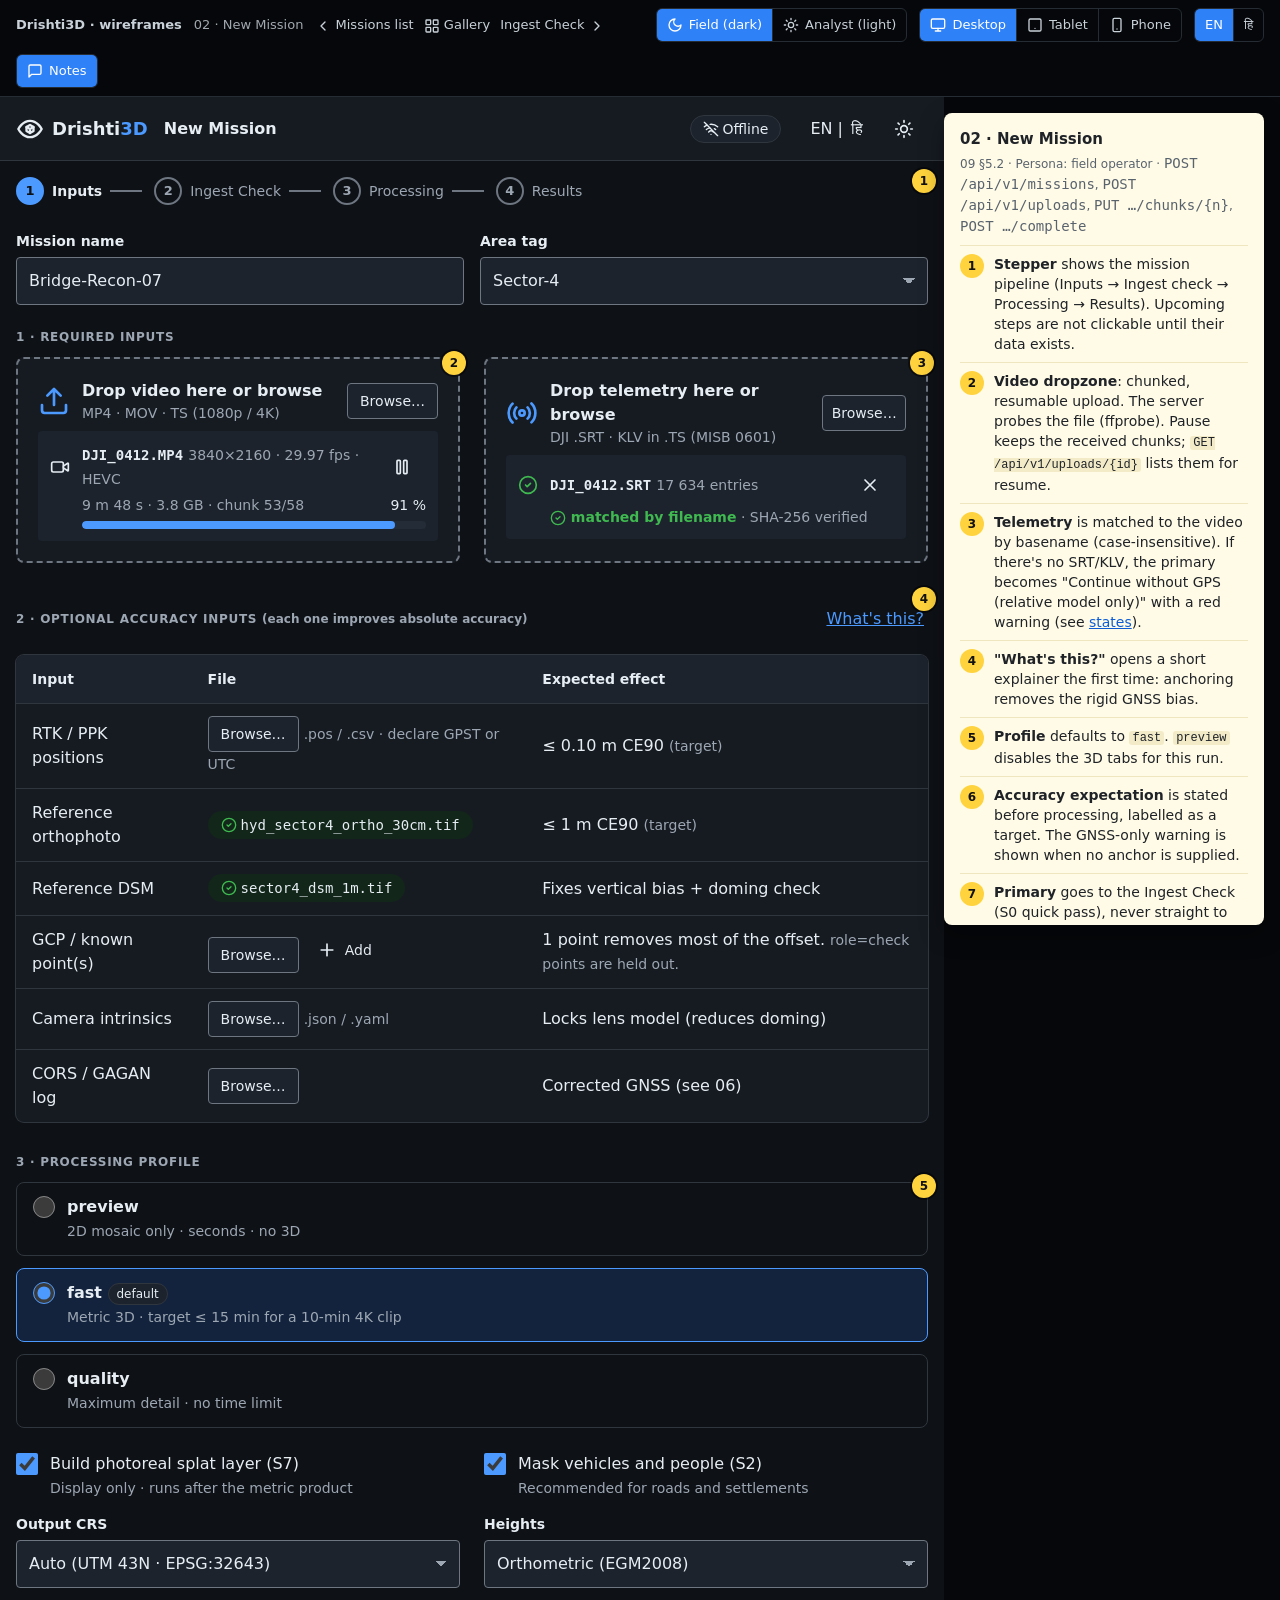
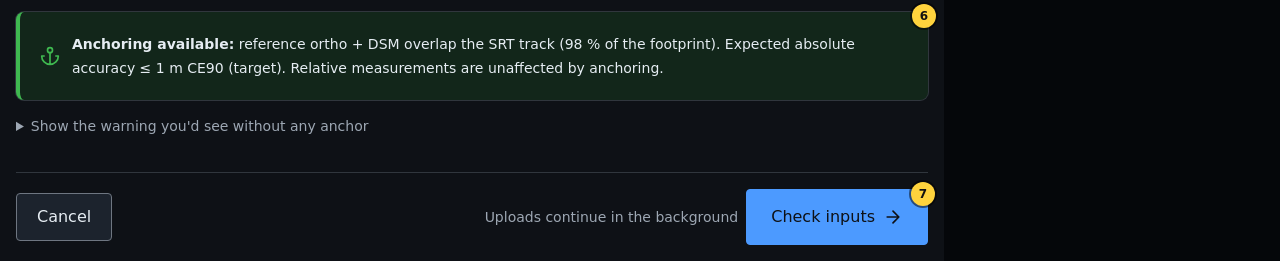
==== docs/wireframes/02-new-mission.html @ dfd51836 "Refactor code structure for improved readability and maintainability" ====
<!doctype html>
<html lang="en" data-theme="field" data-viewport="desktop">
<head>
<meta charset="utf-8">
<meta name="viewport" content="width=device-width, initial-scale=1">
<title>New Mission · Drishti3D wireframe</title>
<link rel="stylesheet" href="assets/wireframe.css">
<script src="assets/wireframe.js"></script>
</head>
<body>
<div class="stage">
<div class="device">
<div class="app">
  <header class="topbar">
    <a class="brand" href="01-missions.html" aria-label="Drishti3D, Missions"><i data-icon="logo"></i><span class="wm">Drishti<b>3D</b></span></a>
    <nav class="crumb" aria-label="Breadcrumb"><a class="crumb-root" href="01-missions.html"><i data-icon="chevl"></i><span data-i18n="nav.missions">Missions</span></a><span class="crumb-root">/</span><strong data-i18n="mission.new">New Mission</strong></nav>
    <span class="spacer"></span>
    <div class="sys"><span class="chip"><i data-icon="wifioff"></i><span data-i18n="system.offline">Offline</span></span><span class="chip disk"><i data-icon="disk"></i>Disk 612 GB</span></div>
    <div class="tb-actions">
      <button type="button" class="btn btn-ghost lang-btn" data-action="lang" style="min-width:64px">EN | <span lang="hi">हि</span></button>
      <button type="button" class="btn btn-ghost btn-icon" data-action="theme" aria-label="Toggle theme"><svg class="ic" aria-hidden="true"><use href="#i-sun"/></svg></button>
    </div>
  </header>

  <main class="content">
    <div class="content-narrow" style="max-width:1180px">
      <div class="phone-block empty card" style="margin-bottom:var(--sp-7)">
        <i data-icon="lock"></i>
        <h2>New missions can't be created on a phone</h2>
        <p class="muted">Phones are read-only viewers. Use the ground-station laptop, or the tablet on the same local network.</p>
        <a class="btn" href="01-missions.html"><i data-icon="chevl"></i>Back to missions</a>
      </div>

      <div class="phone-hide">
      <ol class="stepper" aria-label="Mission steps" data-anno="1">
        <li aria-current="step"><span class="n">1</span><span class="lbl">Inputs</span></li>
        <li><span class="n">2</span><span class="lbl" data-i18n="ingest.title">Ingest Check</span></li>
        <li><span class="n">3</span><span class="lbl">Processing</span></li>
        <li><span class="n">4</span><span class="lbl">Results</span></li>
      </ol>

      <div class="grid g-2" style="margin-bottom:var(--sp-7);gap:var(--sp-5)">
        <div class="field"><label for="mname">Mission name</label><input id="mname" class="input" value="Bridge-Recon-07"></div>
        <div class="field"><label for="area">Area tag</label><select id="area" class="select"><option>Sector-4</option><option>Sector-9</option><option>+ New tag…</option></select></div>
      </div>

      <h2 class="overline" style="margin-bottom:var(--sp-4)">1 · Required inputs</h2>
      <div class="grid g-2" style="margin-bottom:var(--sp-8)">
        <div class="dropzone" data-anno="2" role="group" aria-label="Video">
          <div class="dz-call"><i data-icon="upload"></i><div><strong data-i18n="upload.drop">Drop video here or browse</strong><div class="muted sm">MP4 · MOV · TS (1080p / 4K)</div></div><span class="spacer"></span><button type="button" class="btn btn-sm">Browse…</button></div>
          <div class="file-row">
            <i data-icon="video"></i>
            <div><strong class="mono">DJI_0412.MP4</strong> <span class="muted sm">3840×2160 · 29.97 fps · HEVC</span></div>
            <button type="button" class="btn btn-ghost btn-icon btn-sm" aria-label="Pause upload" data-toast="Upload paused at 91 %. It will resume from here.|info"><i data-icon="pause"></i></button>
            <div class="fr-meta">
              <div class="row sm" style="justify-content:space-between"><span class="muted">9 m 48 s · 3.8 GB · chunk 53/58</span><span class="num">91 %</span></div>
              <div class="progress" style="margin-top:6px" role="progressbar" aria-valuenow="91" aria-valuemin="0" aria-valuemax="100" aria-label="Video upload"><i style="width:91%"></i></div>
            </div>
          </div>
        </div>
        <div class="dropzone" data-anno="3" role="group" aria-label="Telemetry">
          <div class="dz-call"><i data-icon="radio"></i><div><strong>Drop telemetry here or browse</strong><div class="muted sm">DJI .SRT · KLV in .TS (MISB 0601)</div></div><span class="spacer"></span><button type="button" class="btn btn-sm">Browse…</button></div>
          <div class="file-row">
            <i data-icon="check" class="ok"></i>
            <div><strong class="mono">DJI_0412.SRT</strong> <span class="muted sm">17 634 entries</span></div>
            <button type="button" class="btn btn-ghost btn-icon btn-sm" aria-label="Remove file"><i data-icon="x"></i></button>
            <div class="fr-meta sm"><span class="pass" style="font-weight:600"><i data-icon="check"></i> matched by filename</span> <span class="muted">· SHA-256 verified</span></div>
          </div>
        </div>
      </div>

      <div class="row" style="margin-bottom:var(--sp-4)">
        <h2 class="overline">2 · Optional accuracy inputs <span class="muted" style="text-transform:none;letter-spacing:0">(each one improves absolute accuracy)</span></h2>
        <span class="spacer"></span>
        <button type="button" class="btn btn-link" data-open-dialog="dlg-why" data-anno="4">What's this?</button>
      </div>
      <div class="table-wrap" style="margin-bottom:var(--sp-8)">
        <table class="t">
          <thead><tr><th scope="col">Input</th><th scope="col">File</th><th scope="col">Expected effect</th></tr></thead>
          <tbody>
            <tr><td>RTK / PPK positions</td><td><button type="button" class="btn btn-sm">Browse…</button> <span class="muted sm">.pos / .csv · declare GPST or UTC</span></td><td>≤ 0.10 m CE90 <span class="muted sm">(target)</span></td></tr>
            <tr><td>Reference orthophoto</td><td><span class="chip ok"><i data-icon="check"></i><span class="mono">hyd_sector4_ortho_30cm.tif</span></span></td><td>≤ 1 m CE90 <span class="muted sm">(target)</span></td></tr>
            <tr><td>Reference DSM</td><td><span class="chip ok"><i data-icon="check"></i><span class="mono">sector4_dsm_1m.tif</span></span></td><td>Fixes vertical bias + doming check</td></tr>
            <tr><td>GCP / known point(s)</td><td><button type="button" class="btn btn-sm">Browse…</button> <button type="button" class="btn btn-ghost btn-sm"><i data-icon="plus"></i>Add</button></td><td>1 point removes most of the offset. <span class="muted sm">role=check points are held out.</span></td></tr>
            <tr><td>Camera intrinsics</td><td><button type="button" class="btn btn-sm">Browse…</button> <span class="muted sm">.json / .yaml</span></td><td>Locks lens model (reduces doming)</td></tr>
            <tr><td>CORS / GAGAN log</td><td><button type="button" class="btn btn-sm">Browse…</button></td><td>Corrected GNSS (see 06)</td></tr>
          </tbody>
        </table>
      </div>

      <h2 class="overline" style="margin-bottom:var(--sp-4)">3 · Processing profile</h2>
      <div class="grid g-3" style="gap:var(--sp-4);margin-bottom:var(--sp-5)" role="radiogroup" aria-label="Processing profile" data-anno="5">
        <label class="opt profile-opt"><input type="radio" name="profile"><span class="opt-body"><strong>preview</strong><small>2D mosaic only · seconds · no 3D</small></span></label>
        <label class="opt profile-opt"><input type="radio" name="profile" checked><span class="opt-body"><strong>fast <span class="chip" style="min-height:20px;padding:0 8px;font-size:12px">default</span></strong><small>Metric 3D · target ≤ 15 min for a 10-min 4K clip</small></span></label>
        <label class="opt profile-opt"><input type="radio" name="profile"><span class="opt-body"><strong>quality</strong><small>Maximum detail · no time limit</small></span></label>
      </div>
      <div class="grid g-2" style="gap:var(--sp-2) var(--sp-7);margin-bottom:var(--sp-7)">
        <label class="opt"><input type="checkbox" checked><span class="opt-body">Build photoreal splat layer (S7)<small>Display only · runs after the metric product</small></span></label>
        <label class="opt"><input type="checkbox" checked><span class="opt-body">Mask vehicles and people (S2)<small>Recommended for roads and settlements</small></span></label>
        <div class="field"><label for="crs">Output CRS</label><select id="crs" class="select"><option>Auto (UTM 43N · EPSG:32643)</option><option>WGS 84 (EPSG:4326)</option></select></div>
        <div class="field"><label for="hts">Heights</label><select id="hts" class="select"><option>Orthometric (EGM2008)</option><option>Ellipsoidal (WGS 84)</option></select></div>
      </div>

      <div class="banner ok card" style="margin-bottom:var(--sp-5)" data-anno="6"><i data-icon="anchor"></i><span><strong>Anchoring available:</strong> reference ortho + DSM overlap the SRT track (98 % of the footprint). Expected absolute accuracy ≤ 1 m CE90 (target). Relative measurements are unaffected by anchoring.</span></div>
      <details class="sm muted" style="margin-bottom:var(--sp-7)"><summary style="cursor:pointer;min-height:32px">Show the warning you'd see without any anchor</summary>
        <div class="banner warn card" style="margin-top:var(--sp-3)"><i data-icon="alert"></i><span>No reference ortho, DSM, RTK or GCP given: absolute accuracy will be <strong>GNSS-only (about 3–7 m CE90)</strong>. Relative measurements (lengths, areas, volumes) are unaffected.</span></div>
      </details>

      <div class="row" style="border-top:1px solid var(--border);padding-top:var(--sp-5)">
        <a class="btn" href="01-missions.html" data-i18n="common.cancel">Cancel</a>
        <span class="spacer"></span>
        <span class="muted sm phone-hide">Uploads continue in the background</span>
        <a class="btn btn-primary lg" href="03-ingest-check.html" data-anno="7"><span data-i18n="mission.checkInputs">Check inputs</span><i data-icon="arrowr"></i></a>
      </div>
      </div>
    </div>
  </main>

  <dialog class="dlg" id="dlg-why" aria-labelledby="why-t">
    <div class="dlg-head"><h2 id="why-t">Why an anchor matters</h2><button type="button" class="btn btn-ghost btn-icon" data-close aria-label="Close"><i data-icon="x"></i></button></div>
    <div class="dlg-body stack">
      <p>Consumer drone GPS places the model a few metres off, but the error is mostly a <strong>rigid shift</strong> (the same offset everywhere). One good anchor, such as a reference orthophoto, DSM, RTK/PPK track or a single known point, removes most of it.</p>
      <p>Shapes, lengths, areas and volumes (<em>relative</em> accuracy) are good either way. Anchoring changes <em>where on Earth</em> the model sits (<em>absolute</em> accuracy).</p>
      <p class="muted sm">Source: Zhang et al. 2019 (vertical bias 3.93 m with 0.18 m spread). Details in docs 06 §1 and §11.</p>
    </div>
    <div class="dlg-foot"><span class="spacer"></span><button type="button" class="btn btn-primary" data-close>Got it</button></div>
  </dialog>
</div>
</div>

<aside class="anno-panel" aria-label="Annotations">
  <h2>02 · New Mission</h2>
  <div class="anno-sub">09 §5.2 · Persona: field operator · <span class="mono">POST /api/v1/missions</span>, <span class="mono">POST /api/v1/uploads</span>, <span class="mono">PUT …/chunks/{n}</span>, <span class="mono">POST …/complete</span></div>
  <ol>
    <li><strong>Stepper</strong> shows the mission pipeline (Inputs → Ingest check → Processing → Results). Upcoming steps are not clickable until their data exists.</li>
    <li><strong>Video dropzone</strong>: chunked, resumable upload. The server probes the file (ffprobe). Pause keeps the received chunks; <code>GET /api/v1/uploads/{id}</code> lists them for resume.</li>
    <li><strong>Telemetry</strong> is matched to the video by basename (case-insensitive). If there's no SRT/KLV, the primary becomes "Continue without GPS (relative model only)" with a red warning (see <a href="11-states.html#no-telemetry">states</a>).</li>
    <li><strong>"What's this?"</strong> opens a short explainer the first time: anchoring removes the rigid GNSS bias.</li>
    <li><strong>Profile</strong> defaults to <code>fast</code>. <code>preview</code> disables the 3D tabs for this run.</li>
    <li><strong>Accuracy expectation</strong> is stated before processing, labelled as a target. The GNSS-only warning is shown when no anchor is supplied.</li>
    <li><strong>Primary</strong> goes to the Ingest Check (S0 quick pass), never straight to processing (09 U1). Calls <code>POST /api/v1/missions/{id}/ingest-check</code>.</li>
  </ol>
  <p class="anno-sub" style="margin-top:8px">Next: <a href="03-ingest-check.html">Ingest Check →</a></p>
</aside>
</div>
</body>
</html>
---- docs/wireframes/assets/wireframe.css ----
/* Drishti3D · clickable wireframe prototype
   Tokens mirror docs/18-design-system.md §5. No external resources. */

/* ---------- tokens ---------- */
:root {
  --font-sans: "Noto Sans", "Inter", system-ui, -apple-system, "Segoe UI", Roboto, Arial, sans-serif;
  --font-deva: "Noto Sans Devanagari", "Nirmala UI", "Mangal", "Kohinoor Devanagari", sans-serif;
  --font-mono: "Noto Sans Mono", ui-monospace, "Cascadia Mono", Consolas, "DejaVu Sans Mono", monospace;
  --fs-display: 2rem; --lh-display: 2.5rem;
  --fs-h1: 1.5rem; --lh-h1: 2rem;
  --fs-h2: 1.25rem; --lh-h2: 1.75rem;
  --fs-h3: 1rem; --lh-h3: 1.5rem;
  --fs-body: 1rem; --lh-body: 1.5rem;
  --fs-sm: .875rem; --lh-sm: 1.25rem;
  --fs-xs: .75rem; --lh-xs: 1rem;
  --fs-num-lg: 1.75rem; --lh-num-lg: 2rem;
  --sp-1: 2px; --sp-2: 4px; --sp-3: 8px; --sp-4: 12px; --sp-5: 16px;
  --sp-6: 20px; --sp-7: 24px; --sp-8: 32px; --sp-9: 40px; --sp-10: 48px; --sp-11: 64px;
  --r-xs: 2px; --r-sm: 4px; --r-md: 8px; --r-lg: 12px; --r-pill: 999px;
  --dur-fast: 100ms; --dur-base: 200ms; --dur-slow: 300ms;
  --ease-standard: cubic-bezier(.2, 0, 0, 1);
  --topbar-h: 56px; --tabs-h: 48px; --statusbar-h: 48px;
  --panel-left-w: 280px; --panel-right-w: 320px;
  --conf-high: #0072B2; --conf-low: #E69F00; --conf-inf: #CC79A7; --conf-nodata: #999999;
  --conf-inf-tint: rgba(204, 121, 167, .30);
  --cls-ground: #A6761D; --cls-building: #D95F02; --cls-road: #666666; --cls-vegetation: #1B9E77;
  --cls-vehicle: #E7298A; --cls-water: #56B4E9; --cls-other: #E6AB02;
  --hatch-inf: repeating-linear-gradient(45deg, var(--conf-inf) 0 3px, var(--conf-inf-tint) 3px 8px);
  --hatch-veh: repeating-linear-gradient(45deg, var(--cls-vehicle) 0 3px, rgba(231, 41, 138, .3) 3px 8px);
}
:root, [data-theme="field"] {
  color-scheme: dark;
  --bg: #0E1116; --surface: #161B22; --surface-2: #1C232D; --surface-3: #242C38;
  --scrim: rgba(1, 4, 9, .72);
  --text: #E6EDF3; --text-muted: #9DA7B3; --text-on-accent: #0E1116;
  --border: #30363D; --border-strong: #6E7681;
  --accent: #4C9AFF; --accent-hover: #6CB0FF; --accent-subtle: #13233D;
  --ok: #3FB950; --ok-subtle: #12261A;
  --warn: #F2B84B; --warn-subtle: #2E2410;
  --danger: #FF6B6B; --danger-subtle: #331818;
  --info: #79C0FF; --info-subtle: #132435;
  --conf-high-ink: #3D9BE0; --conf-low-ink: #E69F00; --conf-inf-ink: #CC79A7;
  --map-bg: #1A2027; --map-line: #56606B;
  --map-field: #1F2730; --map-field-2: #222B26; --map-road: #3A424C; --map-road-edge: #56606B;
  --map-water: #1B3445; --map-roof: #4A535E; --map-roof-2: #5A6470; --map-wall: #2B323B;
  --map-tree: #2C4A3A; --map-tree-2: #365A45; --map-shadow: rgba(0, 0, 0, .35);
  --chart-grid: #30363D; --chart-axis: #6E7681;
  --series-gnss: #9DA7B3; --series-anchored: var(--accent); --series-rtk: #3FB950;
  --elev-1: 0 0 0 1px var(--border);
  --elev-2: 0 0 0 1px var(--border), 0 8px 24px rgba(0, 0, 0, .45);
  --elev-3: 0 0 0 1px var(--border), 0 16px 48px rgba(0, 0, 0, .6);
  --target: 48px; --target-primary: 56px;
  --proto-bg: #05070A; --proto-text: #C9D1D9; --proto-border: #262C33;
  --anno: #FFD33D; --anno-text: #111;
}
[data-theme="analyst"] {
  color-scheme: light;
  --bg: #F7F8FA; --surface: #FFFFFF; --surface-2: #F0F2F5; --surface-3: #E7EBF0;
  --scrim: rgba(31, 35, 40, .45);
  --text: #1F2328; --text-muted: #59636E; --text-on-accent: #FFFFFF;
  --border: #D0D7DE; --border-strong: #818B98;
  --accent: #0B5CD5; --accent-hover: #0A4FB8; --accent-subtle: #E6EFFC;
  --ok: #1A7F37; --ok-subtle: #E6F4EA;
  --warn: #8A5A00; --warn-subtle: #FFF4D6;
  --danger: #CF222E; --danger-subtle: #FDE8E9;
  --info: #0969DA; --info-subtle: #E5F0FC;
  --conf-high-ink: #0072B2; --conf-low-ink: #8F5B00; --conf-inf-ink: #A3457A;
  --map-bg: #E9ECEF; --map-line: #9AA3AD;
  --map-field: #DDE2E6; --map-field-2: #D5DDD3; --map-road: #FFFFFF; --map-road-edge: #AEB6BF;
  --map-water: #C6DCEB; --map-roof: #B7BEC6; --map-roof-2: #C8CED5; --map-wall: #8E969F;
  --map-tree: #A9C3AE; --map-tree-2: #97B79D; --map-shadow: rgba(31, 35, 40, .18);
  --chart-grid: #E1E5EA; --chart-axis: #818B98;
  --series-gnss: #6E7781; --series-anchored: var(--accent); --series-rtk: #1A7F37;
  --elev-1: 0 1px 2px rgba(31, 35, 40, .08), 0 0 0 1px var(--border);
  --elev-2: 0 4px 12px rgba(31, 35, 40, .12), 0 0 0 1px var(--border);
  --elev-3: 0 12px 32px rgba(31, 35, 40, .18), 0 0 0 1px var(--border);
  --target: 44px; --target-primary: 48px;
  --proto-bg: #1F2328; --proto-text: #E6EDF3; --proto-border: #3A4048;
}
@media (prefers-reduced-motion: reduce) {
  :root { --dur-fast: 0ms; --dur-base: 0ms; --dur-slow: 0ms; }
}

/* ---------- base ---------- */
*, *::before, *::after { box-sizing: border-box; }
html, body { margin: 0; }
body {
  font-family: var(--font-sans); font-size: var(--fs-body); line-height: var(--lh-body);
  color: var(--text); background: var(--proto-bg);
  -webkit-font-smoothing: antialiased; min-height: 100vh;
}
[lang="hi"], html[data-lang="hi"] .app { font-family: var(--font-deva), var(--font-sans); }
html[data-lang="hi"] .app { line-height: 1.6; }
h1, h2, h3, h4, p { margin: 0; }
h1 { font-size: var(--fs-h1); line-height: var(--lh-h1); font-weight: 600; }
h2 { font-size: var(--fs-h2); line-height: var(--lh-h2); font-weight: 600; }
h3 { font-size: var(--fs-h3); line-height: var(--lh-h3); font-weight: 600; }
a { color: var(--accent); }
a:hover { color: var(--accent-hover); }
:focus-visible { outline: 3px solid var(--accent); outline-offset: 2px; border-radius: var(--r-sm); }
.mono { font-family: var(--font-mono); font-size: var(--fs-sm); }
.num { font-variant-numeric: tabular-nums; }
.muted { color: var(--text-muted); }
.sm { font-size: var(--fs-sm); line-height: var(--lh-sm); }
.xs { font-size: var(--fs-xs); line-height: var(--lh-xs); }
.overline { font-size: var(--fs-xs); line-height: var(--lh-xs); font-weight: 600; letter-spacing: .06em; text-transform: uppercase; color: var(--text-muted); }
html[data-lang="hi"] .overline { text-transform: none; letter-spacing: 0; font-size: var(--fs-sm); }
.sr-only { position: absolute; width: 1px; height: 1px; overflow: hidden; clip: rect(0 0 0 0); white-space: nowrap; }
.ic { width: 20px; height: 20px; flex: none; fill: none; stroke: currentColor; stroke-width: 2; stroke-linecap: round; stroke-linejoin: round; vertical-align: middle; }
.ic-lg { width: 24px; height: 24px; }
.ic-sm { width: 16px; height: 16px; }
.row { display: flex; align-items: center; gap: var(--sp-3); }
.row-wrap { display: flex; flex-wrap: wrap; align-items: center; gap: var(--sp-3); }
.spacer { flex: 1; }
.stack > * + * { margin-top: var(--sp-4); }
.stack-lg > * + * { margin-top: var(--sp-7); }
hr.div { border: 0; border-top: 1px solid var(--border); margin: var(--sp-5) 0; }

/* ---------- prototype chrome (not part of the product) ---------- */
.protobar {
  position: sticky; top: 0; z-index: 50; display: flex; align-items: center; gap: 12px; flex-wrap: wrap;
  padding: 8px 16px; background: var(--proto-bg); color: var(--proto-text);
  border-bottom: 1px solid var(--proto-border); font-size: 13px; line-height: 18px;
}
.protobar a { color: var(--proto-text); text-decoration: none; }
.protobar a:hover { text-decoration: underline; }
.protobar .pb-title { font-weight: 600; white-space: nowrap; }
.protobar .pb-screen { opacity: .8; }
.protobar .seg { display: inline-flex; border: 1px solid var(--proto-border); border-radius: 6px; overflow: hidden; }
.protobar .seg button {
  font: inherit; color: var(--proto-text); background: transparent; border: 0; padding: 6px 10px; min-height: 32px; cursor: pointer;
  display: inline-flex; align-items: center; gap: 6px;
}
.protobar .seg button + button { border-left: 1px solid var(--proto-border); }
.protobar .seg button[aria-pressed="true"] { background: #2F81F7; color: #fff; }
.protobar .pb-nav { display: inline-flex; gap: 10px; align-items: center; }
.protobar .ic { width: 16px; height: 16px; }

.stage { display: flex; gap: 24px; align-items: flex-start; justify-content: center; padding: 24px; }
html[data-viewport="desktop"] .stage { padding: 0; gap: 0; }
.device {
  container-type: inline-size; container-name: dev;
  background: var(--bg); position: relative; flex: none; overflow: hidden;
}
html[data-viewport="desktop"] .device { width: 100%; flex: 1; min-width: 0; }
html[data-viewport="tablet"] .device { width: 1024px; height: 768px; border-radius: 24px; box-shadow: 0 0 0 12px #2A2F36, 0 0 0 13px #444C56, 0 30px 60px rgba(0,0,0,.5); }
html[data-viewport="phone"] .device { width: 390px; height: 844px; border-radius: 40px; box-shadow: 0 0 0 10px #2A2F36, 0 0 0 11px #444C56, 0 30px 60px rgba(0,0,0,.5); }
html[data-viewport="tablet"] .device .app, html[data-viewport="phone"] .device .app { height: 100%; }
html[data-viewport="desktop"] .app { min-height: calc(100vh - 50px); }

/* annotations */
.anno-panel {
  width: 320px; flex: none; background: #FFFBE6; color: #1F2328; border-radius: 8px; padding: 16px 16px 8px;
  font-size: 14px; line-height: 20px; box-shadow: 0 8px 24px rgba(0,0,0,.35); position: sticky; top: 64px;
  max-height: calc(100vh - 88px); overflow: auto;
}
html[data-viewport="desktop"] .anno-panel { margin: 16px 16px 16px 0; }
.anno-panel h2 { font-size: 15px; line-height: 20px; margin-bottom: 4px; }
.anno-panel .anno-sub { color: #59636E; font-size: 12px; margin-bottom: 8px; }
.anno-panel ol { list-style: none; margin: 0; padding: 0; counter-reset: a; }
.anno-panel li { counter-increment: a; position: relative; padding: 8px 0 8px 34px; border-top: 1px solid #EFE6BF; }
.anno-panel li::before {
  content: counter(a); position: absolute; left: 0; top: 8px; width: 24px; height: 24px; border-radius: 50%;
  background: var(--anno); color: var(--anno-text); font-weight: 700; font-size: 12px; display: grid; place-items: center;
}
.anno-panel li.hl { background: #FFF1A8; }
.anno-panel code { font-size: 12px; background: #F3EBC8; padding: 0 3px; border-radius: 3px; }
.anno-panel a { color: #0B5CD5; }
.anno-pin {
  position: absolute; z-index: 20; width: 24px; height: 24px; border-radius: 50%; background: var(--anno); color: var(--anno-text);
  font: 700 12px/24px var(--font-sans); text-align: center; box-shadow: 0 0 0 2px rgba(0,0,0,.5); cursor: pointer; border: 0; padding: 0;
  top: -8px; right: -8px;
}
[data-anno] { position: relative; }
html[data-anno="off"] .anno-pin, html[data-anno="off"] .anno-panel { display: none; }
@media (max-width: 1100px) { .stage { flex-wrap: wrap; } .anno-panel { width: 100%; position: static; max-height: none; } html[data-viewport="desktop"] .anno-panel { margin: 16px; } }

/* ---------- app shell ---------- */
.app { display: flex; flex-direction: column; background: var(--bg); color: var(--text); overflow: hidden; }
.topbar {
  height: var(--topbar-h); flex: none; display: flex; align-items: center; gap: var(--sp-5);
  padding: 0 var(--sp-5); background: var(--surface); border-bottom: 1px solid var(--border);
}
.brand { display: inline-flex; align-items: center; gap: var(--sp-3); color: var(--text); text-decoration: none; font-weight: 600; font-size: 18px; white-space: nowrap; min-height: var(--target); }
.brand .ic { width: 28px; height: 28px; }
.brand b { color: var(--accent); font-weight: 700; }
.brand:hover { color: var(--text); }
.crumb { display: inline-flex; align-items: center; gap: var(--sp-2); color: var(--text-muted); white-space: nowrap; min-width: 0; }
.crumb a { color: var(--text-muted); text-decoration: none; }
.crumb a:hover { color: var(--text); }
.crumb strong { color: var(--text); font-weight: 600; overflow: hidden; text-overflow: ellipsis; }
.gnav { display: flex; gap: var(--sp-2); }
.gnav a {
  display: inline-flex; align-items: center; gap: var(--sp-3); padding: 0 var(--sp-4); min-height: var(--target);
  color: var(--text-muted); text-decoration: none; border-radius: var(--r-sm); font-weight: 500;
}
.gnav a:hover { color: var(--text); background: var(--surface-2); }
.gnav a[aria-current="page"] { color: var(--text); background: var(--surface-3); }
.sys { display: flex; gap: var(--sp-3); align-items: center; }
.tb-actions { display: flex; gap: var(--sp-2); align-items: center; }

.mtabs {
  height: var(--tabs-h); flex: none; display: flex; align-items: stretch; gap: var(--sp-2); padding: 0 var(--sp-5);
  background: var(--surface); border-bottom: 1px solid var(--border); overflow-x: auto; scrollbar-width: none;
}
.mtabs a, .tabs [role="tab"] {
  display: inline-flex; align-items: center; gap: var(--sp-3); padding: 0 var(--sp-5); min-height: var(--tabs-h);
  color: var(--text-muted); text-decoration: none; border-bottom: 3px solid transparent; white-space: nowrap; font-weight: 500;
}
.mtabs a:hover { color: var(--text); }
.mtabs a[aria-current="page"] { color: var(--text); border-bottom-color: var(--accent); }
.mtabs a[aria-disabled="true"] { opacity: .45; pointer-events: none; }
.mtabs .run-pill { margin-left: auto; align-self: center; }

.content { flex: 1; overflow: auto; padding: var(--sp-7); }
.content-narrow { max-width: 1440px; margin: 0 auto; }
.page-head { display: flex; align-items: center; gap: var(--sp-5); flex-wrap: wrap; margin-bottom: var(--sp-7); }
.page-head h1 { margin-right: auto; }

.banner {
  display: flex; align-items: center; gap: var(--sp-4); padding: var(--sp-4) var(--sp-5); border-left: 4px solid var(--info);
  background: var(--info-subtle); color: var(--text); font-size: var(--fs-sm);
}
.banner .ic { color: var(--info); }
.banner.warn { border-color: var(--warn); background: var(--warn-subtle); } .banner.warn .ic { color: var(--warn); }
.banner.danger { border-color: var(--danger); background: var(--danger-subtle); } .banner.danger .ic { color: var(--danger); }
.banner.ok { border-color: var(--ok); background: var(--ok-subtle); } .banner.ok .ic { color: var(--ok); }
.banner.card { border-radius: var(--r-md); }
.ro-banner { display: none; }

/* ---------- cards / panels ---------- */
.card { background: var(--surface); border-radius: var(--r-md); box-shadow: var(--elev-1); padding: var(--sp-6); min-width: 0; }
.card.tight { padding: var(--sp-5); }
.card-head { display: flex; align-items: center; gap: var(--sp-3); margin-bottom: var(--sp-5); flex-wrap: wrap; }
.card-head h2, .card-head h3 { margin-right: auto; }
.card-head .overline { margin-right: auto; }
.grid { display: grid; gap: var(--sp-7); }
.g-2 { grid-template-columns: repeat(2, minmax(0, 1fr)); }
.g-3 { grid-template-columns: repeat(3, minmax(0, 1fr)); }
.g-4 { grid-template-columns: repeat(4, minmax(0, 1fr)); }
.g-side { grid-template-columns: minmax(0, 5fr) minmax(0, 7fr); }
.g-main-side { grid-template-columns: minmax(0, 7fr) minmax(0, 5fr); }

/* ---------- buttons ---------- */
.btn {
  display: inline-flex; align-items: center; justify-content: center; gap: var(--sp-3);
  min-height: var(--target); min-width: 96px; padding: 0 var(--sp-6); border-radius: var(--r-sm);
  font: 600 var(--fs-body)/1.2 inherit; font-family: inherit; text-decoration: none; cursor: pointer;
  background: var(--surface-2); color: var(--text); border: 1px solid var(--border-strong);
  transition: background var(--dur-fast) var(--ease-standard);
}
.btn:hover { background: var(--surface-3); color: var(--text); }
.btn:active { transform: translateY(1px); }
.btn-primary { background: var(--accent); color: var(--text-on-accent); border-color: var(--accent); }
.btn-primary:hover { background: var(--accent-hover); color: var(--text-on-accent); }
.btn-primary.lg { min-height: var(--target-primary); padding: 0 var(--sp-7); }
.btn-ghost { background: transparent; border-color: transparent; color: var(--text); min-width: 0; padding: 0 var(--sp-4); }
.btn-ghost:hover { background: var(--surface-2); }
.btn-link { background: none; border: 0; color: var(--accent); min-width: 0; padding: 0 var(--sp-2); text-decoration: underline; }
.btn-link:hover { background: none; color: var(--accent-hover); }
.btn-danger { background: var(--danger); color: var(--text-on-accent); border-color: var(--danger); }
.btn-danger:hover { background: var(--danger); filter: brightness(1.08); color: var(--text-on-accent); }
.btn-danger-ghost { background: transparent; border-color: transparent; color: var(--danger); min-width: 0; }
.btn-icon { min-width: var(--target); width: var(--target); padding: 0; }
.btn-sm { min-height: 36px; min-width: 0; padding: 0 var(--sp-4); font-size: var(--fs-sm); }
.btn[aria-disabled="true"], .btn:disabled { opacity: .4; cursor: not-allowed; pointer-events: none; }
.btn-group { display: inline-flex; }
.btn-group .btn { border-radius: 0; min-width: 0; }
.btn-group .btn:first-child { border-radius: var(--r-sm) 0 0 var(--r-sm); }
.btn-group .btn:last-child { border-radius: 0 var(--r-sm) var(--r-sm) 0; }
.btn-group .btn + .btn { margin-left: -1px; }
.btn-group .btn[aria-pressed="true"] { background: var(--accent-subtle); border-color: var(--accent); color: var(--text); z-index: 1; }
.kbd { font: 600 11px/1 var(--font-mono); padding: 3px 5px; border: 1px solid var(--border-strong); border-radius: 4px; color: var(--text-muted); }

/* ---------- chips / badges ---------- */
.chip {
  display: inline-flex; align-items: center; gap: var(--sp-2); padding: 2px var(--sp-4); min-height: 28px; border-radius: var(--r-pill);
  font-size: var(--fs-sm); line-height: var(--lh-sm); font-weight: 500; background: var(--surface-2); color: var(--text);
  border: 1px solid var(--border); white-space: nowrap;
}
.chip .ic { width: 16px; height: 16px; }
.chip .dot { width: 8px; height: 8px; border-radius: 50%; background: var(--text-muted); }
.chip.ok { background: var(--ok-subtle); border-color: transparent; } .chip.ok .ic, .chip.ok .dot { color: var(--ok); background-color: transparent; } .chip.ok .dot { background: var(--ok); }
.chip.warn { background: var(--warn-subtle); border-color: transparent; } .chip.warn .ic { color: var(--warn); } .chip.warn .dot { background: var(--warn); }
.chip.danger { background: var(--danger-subtle); border-color: transparent; } .chip.danger .ic { color: var(--danger); } .chip.danger .dot { background: var(--danger); }
.chip.info { background: var(--info-subtle); border-color: transparent; } .chip.info .ic { color: var(--info); }
.chip.accent { background: var(--accent-subtle); border-color: transparent; } .chip.accent .ic { color: var(--accent); }
.chip.running .bar { width: 48px; height: 6px; border-radius: 3px; background: var(--surface-3); overflow: hidden; }
.chip.running .bar i { display: block; height: 100%; background: var(--accent); }
.acc-badge { text-decoration: none; }
.acc-badge.est .val { font-style: italic; }
.tag {
  display: inline-flex; align-items: center; gap: 4px; padding: 0 6px; border-radius: var(--r-xs); font-size: 11px; line-height: 18px;
  font-weight: 700; letter-spacing: .04em; text-transform: uppercase; border: 1px dashed var(--border-strong); color: var(--text-muted); white-space: nowrap;
}
.tag.example { border-color: var(--warn); color: var(--warn); }
.tag.future { border-style: solid; }
.tag.inferred { border: 0; color: #fff; background: var(--hatch-inf); text-shadow: 0 0 2px #000; }
.tag.viewonly { border-style: solid; }

/* ---------- forms ---------- */
.field { display: flex; flex-direction: column; gap: var(--sp-2); min-width: 0; }
.field > label, .label { font-size: var(--fs-sm); font-weight: 600; color: var(--text); }
.input, .select {
  min-height: var(--target); padding: 0 var(--sp-4); border-radius: var(--r-sm); border: 1px solid var(--border-strong);
  background: var(--surface-2); color: var(--text); font: inherit; width: 100%;
}
.select { appearance: none; padding-right: 36px; background-image: linear-gradient(45deg, transparent 50%, var(--text-muted) 50%), linear-gradient(135deg, var(--text-muted) 50%, transparent 50%); background-position: calc(100% - 18px) 50%, calc(100% - 12px) 50%; background-size: 6px 6px; background-repeat: no-repeat; }
.input-wrap { position: relative; display: flex; align-items: center; }
.input-wrap .ic { position: absolute; left: 12px; color: var(--text-muted); }
.input-wrap .input { padding-left: 40px; }
.help { font-size: var(--fs-sm); color: var(--text-muted); }
.opt { display: flex; align-items: flex-start; gap: var(--sp-4); min-height: var(--target); padding: var(--sp-3) 0; cursor: pointer; }
.opt input { width: 22px; height: 22px; margin: 1px 0 0; accent-color: var(--accent); flex: none; }
.opt .opt-body { display: flex; flex-direction: column; }
.opt .opt-body small { color: var(--text-muted); font-size: var(--fs-sm); }
.profile-opt { border: 1px solid var(--border); border-radius: var(--r-md); padding: var(--sp-4) var(--sp-5); }
.profile-opt:has(input:checked) { border-color: var(--accent); background: var(--accent-subtle); }
.range { width: 100%; accent-color: var(--accent); min-height: 32px; }
.toggle { appearance: none; width: 44px; height: 26px; border-radius: 13px; background: var(--surface-3); border: 1px solid var(--border-strong); position: relative; cursor: pointer; flex: none; }
.toggle::after { content: ""; position: absolute; top: 3px; left: 3px; width: 18px; height: 18px; border-radius: 50%; background: var(--text-muted); transition: left var(--dur-fast); }
.toggle:checked { background: var(--accent); border-color: var(--accent); }
.toggle:checked::after { left: 21px; background: var(--text-on-accent); }

/* dropzone */
.dropzone {
  border: 2px dashed var(--border-strong); border-radius: var(--r-md); padding: var(--sp-6); display: flex; flex-direction: column; gap: var(--sp-3);
  background: var(--surface); min-height: 180px;
}
.dropzone .dz-call { display: flex; align-items: center; gap: var(--sp-4); }
.dropzone .dz-call .ic { width: 32px; height: 32px; color: var(--accent); }
.dropzone.drag { border-color: var(--accent); background: var(--accent-subtle); }
.file-row { display: grid; grid-template-columns: auto 1fr auto; gap: var(--sp-2) var(--sp-4); align-items: center; padding: var(--sp-4); border-radius: var(--r-sm); background: var(--surface-2); }
.file-row .ic.ok { color: var(--ok); } .file-row .ic.warn { color: var(--warn); } .file-row .ic.danger { color: var(--danger); }
.file-row .fr-meta { grid-column: 2 / 4; }

/* progress */
.progress { height: 8px; border-radius: 4px; background: var(--surface-3); overflow: hidden; }
.progress > i { display: block; height: 100%; background: var(--accent); border-radius: 4px; }
.progress.ok > i { background: var(--ok); } .progress.warn > i { background: var(--warn); } .progress.danger > i { background: var(--danger); }
.progress.thin { height: 4px; }

/* stepper */
.stepper { display: flex; align-items: center; gap: var(--sp-3); list-style: none; padding: 0; margin: 0 0 var(--sp-7); flex-wrap: wrap; }
.stepper li { display: flex; align-items: center; gap: var(--sp-3); color: var(--text-muted); font-size: var(--fs-sm); font-weight: 500; }
.stepper li .n { width: 28px; height: 28px; border-radius: 50%; display: grid; place-items: center; border: 2px solid var(--border-strong); font-weight: 700; font-size: 13px; }
.stepper li.done { color: var(--text); } .stepper li.done .n { border-color: var(--ok); color: var(--ok); }
.stepper li[aria-current="step"] { color: var(--text); font-weight: 700; } .stepper li[aria-current="step"] .n { border-color: var(--accent); background: var(--accent); color: var(--text-on-accent); }
.stepper li + li::before { content: ""; width: 32px; height: 2px; background: var(--border-strong); margin-right: var(--sp-2); }
.stepper a { color: inherit; text-decoration: none; }

/* stage list */
.stages { list-style: none; margin: 0; padding: 0; }
.stages li { display: grid; grid-template-columns: 36px 1fr auto; gap: var(--sp-3); align-items: center; min-height: 44px; padding: var(--sp-2) var(--sp-4); border-radius: var(--r-sm); }
.stages li + li { margin-top: 2px; }
.stages .sid { font: 600 var(--fs-sm)/1 var(--font-mono); color: var(--text-muted); }
.stages .sname { min-width: 0; }
.stages .sstate { display: inline-flex; align-items: center; gap: var(--sp-2); font-size: var(--fs-sm); font-variant-numeric: tabular-nums; white-space: nowrap; }
.stages li.done .sstate .ic { color: var(--ok); }
.stages li.queued { color: var(--text-muted); }
.stages li.running { background: var(--accent-subtle); box-shadow: inset 3px 0 0 var(--accent); }
.stages li.running .sid { color: var(--accent); }
.stages li.warn .sstate .ic { color: var(--warn); }
.stages li.failed { background: var(--danger-subtle); box-shadow: inset 3px 0 0 var(--danger); }
.stages li.failed .sstate .ic { color: var(--danger); }
.stages li.skipped { color: var(--text-muted); }
.stages li.sub { padding-left: 52px; min-height: 32px; font-size: var(--fs-sm); color: var(--text-muted); }
.stages li.parallel { border-top: 1px dashed var(--border-strong); margin-top: var(--sp-3); padding-top: var(--sp-3); border-radius: 0; }
.stages .sbar { grid-column: 2 / 4; }

/* tables */
.table-wrap { overflow: auto; border-radius: var(--r-md); box-shadow: var(--elev-1); background: var(--surface); }
table.t { width: 100%; border-collapse: collapse; font-variant-numeric: tabular-nums; }
table.t caption { text-align: left; padding: var(--sp-4) var(--sp-5); color: var(--text-muted); font-size: var(--fs-sm); caption-side: bottom; }
table.t th { position: sticky; top: 0; background: var(--surface-2); font-size: var(--fs-sm); font-weight: 600; text-align: left; padding: var(--sp-4) var(--sp-5); white-space: nowrap; color: var(--text); }
table.t td { padding: var(--sp-4) var(--sp-5); border-top: 1px solid var(--border); vertical-align: middle; }
table.t tr:hover td { background: color-mix(in srgb, var(--surface-2) 60%, transparent); }
table.t .r { text-align: right; }
table.t .c { text-align: center; }
table.t tr.hl td { background: var(--accent-subtle); }
.pass { color: var(--ok); font-weight: 700; white-space: nowrap; }
.fail { color: var(--danger); font-weight: 700; white-space: nowrap; }
.indic { color: var(--warn); font-weight: 700; white-space: nowrap; }
.pass .ic, .fail .ic, .indic .ic { width: 16px; height: 16px; }

/* KPI / stat tile */
.stat { background: var(--surface); border-radius: var(--r-md); box-shadow: var(--elev-1); padding: var(--sp-5); display: flex; flex-direction: column; gap: var(--sp-2); min-width: 0; }
.stat .s-label { font-size: var(--fs-sm); color: var(--text-muted); display: flex; align-items: center; gap: var(--sp-3); }
.stat .s-val { font-size: var(--fs-num-lg); line-height: var(--lh-num-lg); font-weight: 600; font-variant-numeric: tabular-nums; }
.stat .s-val small { font-size: var(--fs-body); color: var(--text-muted); font-weight: 400; margin-left: 2px; }
.stat .s-ctx { font-size: var(--fs-sm); color: var(--text-muted); }
.stat.est .s-val { font-style: italic; }

/* key-value lists */
.kv { display: grid; grid-template-columns: auto 1fr; gap: var(--sp-2) var(--sp-5); font-size: var(--fs-sm); }
.kv dt { color: var(--text-muted); } .kv dd { margin: 0; text-align: right; font-variant-numeric: tabular-nums; }

/* check list */
.checks { list-style: none; margin: 0; padding: 0; }
.checks li { display: grid; grid-template-columns: 24px 1fr; gap: var(--sp-3); padding: var(--sp-3) 0; border-top: 1px solid var(--border); font-size: var(--fs-sm); }
.checks li:first-child { border-top: 0; }
.checks .ic { width: 18px; height: 18px; margin-top: 1px; }
.checks .ok { color: var(--ok); } .checks .warn { color: var(--warn); } .checks .danger { color: var(--danger); } .checks .info { color: var(--info); }

/* logs */
.logs { font-family: var(--font-mono); font-size: 13px; line-height: 20px; background: var(--surface-2); border-radius: var(--r-sm); padding: var(--sp-4); max-height: 180px; overflow: auto; }
.logs div { white-space: pre-wrap; }
.logs .lv-warn { color: var(--warn); } .logs .lv-err { color: var(--danger); }
.tabs { display: flex; gap: var(--sp-2); border-bottom: 1px solid var(--border); margin-bottom: var(--sp-4); }
.tabs [role="tab"] { background: none; border-top: 0; border-left: 0; border-right: 0; font: inherit; font-weight: 500; cursor: pointer; min-height: var(--target); padding: 0 var(--sp-4); }
.tabs [role="tab"][aria-selected="true"] { color: var(--text); border-bottom-color: var(--accent); }

/* mission list */
.mlist { display: flex; flex-direction: column; gap: 0; background: var(--surface); border-radius: var(--r-md); box-shadow: var(--elev-1); }
.mrow { display: grid; grid-template-columns: 112px minmax(180px, 2fr) minmax(140px, 1.3fr) minmax(120px, 1fr) minmax(220px, 1.6fr); gap: var(--sp-5); align-items: center; padding: var(--sp-5); }
.mrow + .mrow { border-top: 1px solid var(--border); }
.mrow:hover { background: color-mix(in srgb, var(--surface-2) 50%, transparent); }
.thumb { width: 112px; height: 72px; border-radius: var(--r-sm); background: var(--map-bg); overflow: hidden; position: relative; }
.thumb svg { width: 100%; height: 100%; display: block; }
.mrow .m-name { font-weight: 600; font-size: 17px; }
.mrow .m-actions { display: flex; flex-direction: column; align-items: flex-start; gap: var(--sp-3); }
.menu { position: absolute; right: 0; top: calc(100% + 4px); z-index: 30; background: var(--surface); border-radius: var(--r-md); box-shadow: var(--elev-2); padding: var(--sp-2); min-width: 240px; display: none; }
.menu.open { display: block; }
.menu a, .menu button { display: flex; align-items: center; gap: var(--sp-3); width: 100%; min-height: var(--target); padding: 0 var(--sp-4); color: var(--text); text-decoration: none; background: none; border: 0; font: inherit; border-radius: var(--r-sm); cursor: pointer; text-align: left; }
.menu a:hover, .menu button:hover { background: var(--surface-2); }
.menu .sep { height: 1px; background: var(--border); margin: var(--sp-2) 0; }
.menu .danger-item { color: var(--danger); }
.rel { position: relative; }

/* toast */
.toasts { position: absolute; right: var(--sp-5); bottom: var(--sp-5); z-index: 40; display: flex; flex-direction: column; gap: var(--sp-3); width: min(400px, calc(100% - 32px)); }
.toast { display: grid; grid-template-columns: auto 1fr auto; gap: var(--sp-4); align-items: start; background: var(--surface); border-radius: var(--r-md); box-shadow: var(--elev-2); padding: var(--sp-4) var(--sp-5); border-left: 4px solid var(--info); animation: tin var(--dur-base) var(--ease-standard); }
.toast.ok { border-color: var(--ok); } .toast.ok > .ic { color: var(--ok); }
.toast.warn { border-color: var(--warn); } .toast.warn > .ic { color: var(--warn); }
.toast.danger { border-color: var(--danger); } .toast.danger > .ic { color: var(--danger); }
.toast.info > .ic { color: var(--info); }
@keyframes tin { from { opacity: 0; transform: translateY(8px); } to { opacity: 1; transform: none; } }

/* dialog */
dialog.dlg { border: 0; padding: 0; border-radius: var(--r-lg); background: var(--surface); color: var(--text); box-shadow: var(--elev-3); width: min(720px, calc(100% - 32px)); max-height: calc(100% - 48px); }
dialog.dlg::backdrop { background: var(--scrim); }
.dlg-head { display: flex; align-items: center; gap: var(--sp-4); padding: var(--sp-5) var(--sp-6); border-bottom: 1px solid var(--border); }
.dlg-head h2 { margin-right: auto; }
.dlg-body { padding: var(--sp-6); overflow: auto; }
.dlg-foot { display: flex; align-items: center; gap: var(--sp-4); padding: var(--sp-5) var(--sp-6); border-top: 1px solid var(--border); flex-wrap: wrap; }
.dlg-foot .spacer { flex: 1; }
.dlg-static { position: relative; margin: var(--sp-8) auto; background: var(--surface); border-radius: var(--r-lg); box-shadow: var(--elev-3); width: min(880px, calc(100% - 32px)); z-index: 2; }
.scrim-wrap { position: relative; flex: 1; overflow: auto; }
.scrim-wrap .behind { position: absolute; inset: 0; opacity: 1; pointer-events: none; }
.scrim-wrap .behind::after { content: ""; position: absolute; inset: 0; background: var(--scrim); }

/* ---------- viewer ---------- */
.viewer { flex: 1; display: grid; grid-template-columns: var(--panel-left-w) minmax(0, 1fr) var(--panel-right-w); grid-template-rows: minmax(0, 1fr) auto; min-height: 0; }
.vpanel { background: var(--surface); overflow: auto; padding: var(--sp-5); min-height: 0; }
.vpanel.left { border-right: 1px solid var(--border); }
.vpanel.right { border-left: 1px solid var(--border); }
.vpanel h2.overline { margin-bottom: var(--sp-3); }
.canvas { position: relative; overflow: hidden; background: var(--map-bg); min-height: 420px; }
.canvas > .map, .canvas > svg.overlay { position: absolute; inset: 0; width: 100%; height: 100%; }
.map svg { width: 100%; height: 100%; display: block; }
.toolbar {
  position: absolute; top: var(--sp-4); left: var(--sp-4); z-index: 5; display: flex; gap: 2px; padding: var(--sp-2);
  background: var(--surface); border-radius: var(--r-md); box-shadow: var(--elev-2); flex-wrap: wrap; max-width: calc(100% - 32px);
}
.tool {
  display: inline-flex; flex-direction: column; align-items: center; justify-content: center; gap: 2px; min-width: var(--target); min-height: var(--target);
  padding: 4px 6px; border-radius: var(--r-sm); color: var(--text); text-decoration: none; background: none; border: 0; font: inherit; cursor: pointer;
}
.tool span { font-size: 11px; line-height: 12px; color: var(--text-muted); }
.tool:hover { background: var(--surface-2); color: var(--text); }
.tool[aria-pressed="true"] { background: var(--accent); color: var(--text-on-accent); }
.tool[aria-pressed="true"] span { color: var(--text-on-accent); }
.tool[aria-disabled="true"] { opacity: .35; cursor: not-allowed; }
.tool-sep { width: 1px; background: var(--border); margin: 6px 2px; }
[data-theme="analyst"] .tool span { display: none; }
.hint { position: absolute; left: 50%; bottom: var(--sp-5); transform: translateX(-50%); z-index: 5; background: var(--surface); box-shadow: var(--elev-2); border-radius: var(--r-pill); padding: var(--sp-3) var(--sp-5); font-size: var(--fs-sm); white-space: nowrap; }
.navctl { position: absolute; right: var(--sp-4); bottom: var(--sp-4); z-index: 5; display: flex; flex-direction: column; gap: var(--sp-2); }
.navctl .btn { background: var(--surface); box-shadow: var(--elev-2); }
.compass { width: 56px; height: 56px; border-radius: 50%; background: var(--surface); box-shadow: var(--elev-2); display: grid; place-items: center; font-weight: 700; font-size: 12px; }
.scalebar { position: absolute; left: var(--sp-4); bottom: var(--sp-4); z-index: 5; background: var(--surface); padding: 4px 8px; border-radius: var(--r-sm); font-size: 12px; box-shadow: var(--elev-2); }
.scalebar i { display: block; width: 100px; height: 6px; border: 2px solid var(--text); border-top: 0; margin-top: 2px; }
.statusbar { grid-column: 1 / -1; background: var(--surface); border-top: 1px solid var(--border); padding: var(--sp-3) var(--sp-5); display: flex; flex-wrap: wrap; gap: var(--sp-2) var(--sp-5); align-items: center; font-size: var(--fs-sm); font-variant-numeric: tabular-nums; }
.statusbar .mono { font-size: 13px; }
.layer { display: grid; grid-template-columns: 24px 1fr auto; gap: var(--sp-3); align-items: center; min-height: var(--target); }
.layer input[type="checkbox"] { width: 20px; height: 20px; accent-color: var(--accent); margin: 0; }
.layer label { cursor: pointer; }
.layer .lk { font: 600 11px/1 var(--font-mono); color: var(--text-muted); border: 1px solid var(--border); border-radius: 3px; padding: 2px 4px; }
.layer-sub { padding: 0 0 var(--sp-3) 36px; display: flex; flex-direction: column; gap: var(--sp-2); }
.legend { list-style: none; margin: 0; padding: 0; display: flex; flex-direction: column; gap: var(--sp-2); font-size: var(--fs-sm); }
.legend li { display: grid; grid-template-columns: 18px 1fr auto; gap: var(--sp-3); align-items: center; min-height: 28px; }
.sw { width: 16px; height: 16px; border-radius: var(--r-xs); outline: 1px solid var(--text); outline-offset: -1px; display: inline-block; }
.sw.c-high { background: var(--conf-high); }
.sw.c-low { background: color-mix(in srgb, var(--conf-low) 55%, transparent); outline: 2px dotted var(--text); outline-offset: -2px; }
.sw.c-inf { background: var(--hatch-inf); }
.sw.c-nodata { background: transparent; outline-color: var(--conf-nodata); }
.sw.k-ground { background: var(--cls-ground); } .sw.k-building { background: var(--cls-building); } .sw.k-road { background: var(--cls-road); }
.sw.k-vegetation { background: var(--cls-vegetation); } .sw.k-vehicle { background: var(--hatch-veh); } .sw.k-water { background: var(--cls-water); } .sw.k-other { background: var(--cls-other); }
.ink-high { color: var(--conf-high-ink); } .ink-low { color: var(--conf-low-ink); } .ink-inf { color: var(--conf-inf-ink); }

/* measurement result card */
.mcard { border-radius: var(--r-md); background: var(--surface-2); padding: var(--sp-5); }
.mcard .m-title { display: flex; align-items: center; gap: var(--sp-3); font-weight: 600; }
.mcard .m-val { font-size: 32px; line-height: 40px; font-weight: 600; font-variant-numeric: tabular-nums; margin-top: var(--sp-3); }
.mcard .m-pm { font-size: 18px; font-variant-numeric: tabular-nums; }
.mcard .m-level { font-size: var(--fs-sm); color: var(--text-muted); }
.mcard .kv { margin-top: var(--sp-4); }
.mcard details { margin-top: var(--sp-4); font-size: var(--fs-sm); }
.mcard details summary { cursor: pointer; color: var(--accent); min-height: 32px; display: flex; align-items: center; }
.mcard .formula { font-family: var(--font-mono); font-size: 12px; background: var(--surface); padding: var(--sp-3); border-radius: var(--r-sm); margin-top: var(--sp-2); overflow-x: auto; }
.guard { display: flex; gap: var(--sp-3); align-items: flex-start; font-size: var(--fs-sm); margin-top: var(--sp-3); }
.guard .ic { width: 18px; height: 18px; color: var(--warn); margin-top: 1px; }
.guard.danger .ic { color: var(--danger); }
.mlist-small { list-style: none; padding: 0; margin: 0; font-size: var(--fs-sm); }
.mlist-small li { display: flex; align-items: center; gap: var(--sp-3); min-height: 40px; border-top: 1px solid var(--border); }
.mlist-small li.sel { color: var(--accent); font-weight: 600; }
[data-tool-panel] { display: none; }
[data-tool-panel].on { display: block; }
.overlay [data-tool] { display: none; }
.overlay [data-tool].on { display: inline; }
.sheet { display: none; }

/* map svg classes */
.m-ground { fill: var(--map-field); }
.m-field2 { fill: var(--map-field-2); }
.m-water { fill: var(--map-water); }
.m-road { fill: none; stroke: var(--map-road); stroke-linecap: round; }
.m-road-edge { fill: none; stroke: var(--map-road-edge); stroke-linecap: round; }
.m-roof { fill: var(--map-roof); stroke: var(--map-road-edge); stroke-width: 1; }
.m-roof-2 { fill: var(--map-roof-2); stroke: var(--map-road-edge); stroke-width: 1; }
.m-wall { fill: var(--map-wall); }
.m-shadow { fill: var(--map-shadow); }
.m-tree { fill: var(--map-tree); } .m-tree-2 { fill: var(--map-tree-2); }
.m-track { fill: none; stroke: var(--accent); stroke-width: 3; stroke-dasharray: 10 6; stroke-linecap: round; }
.m-track-raw { fill: none; stroke: var(--warn); stroke-width: 2; stroke-dasharray: 4 6; }
.m-kf { fill: var(--surface); stroke: var(--accent); stroke-width: 2; }
.m-label { font: 600 13px var(--font-sans); fill: var(--text); paint-order: stroke; stroke: var(--surface); stroke-width: 4px; stroke-linejoin: round; }
.m-label-sm { font: 500 11px var(--font-sans); fill: var(--text-muted); paint-order: stroke; stroke: var(--surface); stroke-width: 3px; }
.m-measure { fill: none; stroke: var(--accent); stroke-width: 3; }
.m-measure-fill { fill: color-mix(in srgb, var(--accent) 22%, transparent); stroke: var(--accent); stroke-width: 3; }
.m-vertex { fill: var(--surface); stroke: var(--accent); stroke-width: 3; }
.m-dim { fill: none; stroke: var(--text); stroke-width: 1.5; stroke-dasharray: 3 3; }
.m-pill { fill: var(--surface); stroke: var(--accent); stroke-width: 1.5; }
.lyr-conf, .lyr-sem, .lyr-track, .lyr-cp, .lyr-ortho-off, .lyr-splat { display: none; }
.map.show-conf .lyr-conf, .map.show-sem .lyr-sem, .map.show-track .lyr-track, .map.show-cp .lyr-cp { display: inline; }
.map.hide-mesh .lyr-mesh { opacity: .25; }
.map.hide-ortho .lyr-base { opacity: .35; }
.c-high-f { fill: var(--conf-high); fill-opacity: .55; }
.c-low-f { fill: var(--conf-low); fill-opacity: .55; }
.c-cp { fill: var(--surface); stroke: var(--text); stroke-width: 2; }
.c-res { stroke: var(--danger); stroke-width: 2; fill: none; }

/* charts */
.chart { width: 100%; height: auto; display: block; overflow: visible; }
.chart .grid line { stroke: var(--chart-grid); stroke-width: 1; }
.chart .axis line, .chart .axis path { stroke: var(--chart-axis); stroke-width: 1; }
.chart text { font: 12px var(--font-sans); fill: var(--text-muted); font-variant-numeric: tabular-nums; }
.chart text.t-strong { fill: var(--text); font-weight: 600; }
.chart .s-gnss { fill: var(--series-gnss); } .chart .s-anch { fill: var(--series-anchored); }
.chart .s-line { fill: none; stroke: var(--accent); stroke-width: 2; }
.chart .s-line-2 { fill: none; stroke: var(--series-gnss); stroke-width: 2; }
.chart .s-band { fill: var(--accent); fill-opacity: .15; }
.chart .target { stroke: var(--text); stroke-width: 1.5; stroke-dasharray: 4 4; fill: none; }
.chart .thresh { stroke: var(--warn); stroke-width: 2; stroke-dasharray: 5 3; }
.chart .bar { fill: var(--series-gnss); }
.chart .bar.rej { fill: var(--warn); fill-opacity: .6; }
.chart .peak { fill: var(--accent); stroke: var(--surface); stroke-width: 2; }
.chart rect:hover, .chart circle:hover { filter: brightness(1.25); }
.chart-legend { display: flex; flex-wrap: wrap; gap: var(--sp-5); font-size: var(--fs-sm); color: var(--text-muted); margin-top: var(--sp-3); }
.chart-legend span { display: inline-flex; align-items: center; gap: var(--sp-2); }
.chart-legend i { width: 14px; height: 10px; border-radius: 2px; display: inline-block; }
.timeline { display: flex; height: 20px; border-radius: 4px; overflow: hidden; }
.timeline i { display: block; height: 100%; }
.timeline .u { background: var(--ok); opacity: .75; } .timeline .b { background: var(--warn); } .timeline .g { background: repeating-linear-gradient(45deg, var(--danger) 0 3px, transparent 3px 7px); border: 1px solid var(--danger); }

/* skeleton */
.skel { background: linear-gradient(90deg, var(--surface-2), var(--surface-3), var(--surface-2)); background-size: 200% 100%; border-radius: var(--r-sm); animation: sk 1.4s linear infinite; }
@keyframes sk { from { background-position: 200% 0; } to { background-position: -200% 0; } }
@media (prefers-reduced-motion: reduce) { .skel { animation: none; } }

/* empty state */
.empty { text-align: center; padding: var(--sp-10) var(--sp-7); display: flex; flex-direction: column; align-items: center; gap: var(--sp-4); }
.empty .ic { width: 48px; height: 48px; color: var(--text-muted); stroke-width: 1.5; }

/* settings */
.settings { flex: 1; display: grid; grid-template-columns: 240px minmax(0, 1fr); min-height: 0; }
.snav { background: var(--surface); border-right: 1px solid var(--border); padding: var(--sp-4); overflow: auto; }
.snav a { display: flex; align-items: center; gap: var(--sp-3); min-height: var(--target); padding: 0 var(--sp-4); border-radius: var(--r-sm); color: var(--text-muted); text-decoration: none; }
.snav a:hover { background: var(--surface-2); color: var(--text); }
.snav a[aria-current="true"] { background: var(--surface-3); color: var(--text); box-shadow: inset 3px 0 0 var(--accent); }
.sform { display: grid; grid-template-columns: 220px minmax(0, 1fr); gap: var(--sp-4) var(--sp-7); align-items: center; }
.sform > .label { align-self: center; }

/* compare */
.compare { position: relative; flex: 1; min-height: 420px; overflow: hidden; background: var(--map-bg); }
.compare .half { position: absolute; inset: 0; }
.compare .half .map { position: absolute; inset: 0; }
.compare .half.right { clip-path: inset(0 0 0 var(--split, 50%)); }
.compare .handle { position: absolute; top: 0; bottom: 0; left: var(--split, 50%); width: 48px; margin-left: -24px; z-index: 6; display: grid; place-items: center; cursor: ew-resize; }
.compare .handle::before { content: ""; position: absolute; top: 0; bottom: 0; left: 23px; width: 3px; background: var(--text); box-shadow: 0 0 0 1px var(--surface); }
.compare .handle span { position: relative; width: 44px; height: 44px; border-radius: 50%; background: var(--surface); box-shadow: var(--elev-2); display: grid; place-items: center; color: var(--text); }
.compare .clabel { position: absolute; top: var(--sp-4); z-index: 5; background: var(--surface); box-shadow: var(--elev-2); border-radius: var(--r-md); padding: var(--sp-3) var(--sp-4); font-size: var(--fs-sm); }
.compare .clabel.l { left: var(--sp-4); } .compare .clabel.r { right: var(--sp-4); }
.compare[data-mode="side"] .half.left { right: 50%; } .compare[data-mode="side"] .half.right { left: 50%; clip-path: none; border-left: 3px solid var(--text); }
.compare[data-mode="side"] .handle { display: none; }
.compare[data-mode="diff"] .half.left, .compare[data-mode="diff"] .handle { display: none; }
.compare[data-mode="diff"] .half.right { clip-path: none; }
.compare .diff-layer { display: none; }
.compare[data-mode="diff"] .diff-layer { display: block; position: absolute; inset: 0; z-index: 3; mix-blend-mode: normal; }
.ramp { height: 12px; border-radius: 3px; background: linear-gradient(90deg, #2166AC, #92C5DE, #F7F7F7, #F4A582, #B2182B); border: 1px solid var(--border-strong); }

/* gallery (index) */
.gallery { display: grid; grid-template-columns: repeat(auto-fill, minmax(280px, 1fr)); gap: var(--sp-7); }
.gcard { display: flex; flex-direction: column; background: var(--surface); border-radius: var(--r-md); box-shadow: var(--elev-1); overflow: hidden; color: var(--text); text-decoration: none; transition: box-shadow var(--dur-fast); }
.gcard:hover { box-shadow: 0 0 0 2px var(--accent); color: var(--text); }
.gcard .gthumb { height: 150px; background: var(--map-bg); position: relative; overflow: hidden; }
.gcard .gthumb svg { width: 100%; height: 100%; display: block; }
.gcard .gbody { padding: var(--sp-5); display: flex; flex-direction: column; gap: var(--sp-2); }
.gcard .gnum { font: 600 12px var(--font-mono); color: var(--text-muted); }
.flow { display: flex; flex-wrap: wrap; align-items: center; gap: var(--sp-3); }
.flow a { display: inline-flex; align-items: center; min-height: 40px; padding: 0 var(--sp-4); border-radius: var(--r-pill); background: var(--surface-2); border: 1px solid var(--border-strong); color: var(--text); text-decoration: none; font-size: var(--fs-sm); font-weight: 500; }
.flow a:hover { border-color: var(--accent); }
.flow .ic { color: var(--text-muted); width: 16px; height: 16px; }
.swatches { display: grid; grid-template-columns: repeat(auto-fill, minmax(150px, 1fr)); gap: var(--sp-3); }
.swatch { border-radius: var(--r-sm); overflow: hidden; box-shadow: var(--elev-1); font-size: 12px; background: var(--surface); }
.swatch i { display: block; height: 40px; }
.swatch div { padding: 6px 8px; display: flex; flex-direction: column; }
.swatch code { font-family: var(--font-mono); color: var(--text-muted); }

/* state cards */
.state-grid { display: grid; grid-template-columns: repeat(auto-fill, minmax(360px, 1fr)); gap: var(--sp-7); }
.state { background: var(--surface); border-radius: var(--r-md); box-shadow: var(--elev-1); overflow: hidden; display: flex; flex-direction: column; scroll-margin-top: 80px; }
.state > header { padding: var(--sp-3) var(--sp-5); background: var(--surface-2); display: flex; gap: var(--sp-3); align-items: center; font-size: var(--fs-sm); }
.state > header .mono { color: var(--text-muted); font-size: 12px; }
.state > .sbody { padding: var(--sp-5); flex: 1; display: flex; flex-direction: column; gap: var(--sp-4); }
.state:target { box-shadow: 0 0 0 3px var(--accent); }

/* ---------- responsive: container queries on the device ---------- */
.phone-block { display: none; }
.fab-layers { display: none; position: absolute; left: var(--sp-4); top: 80px; z-index: 5; }
@container dev (max-width: 1279px) {
  .topbar { height: 64px; }
  .sys .chip.gpu, .sys .chip.disk { display: none; }
  .viewer { grid-template-columns: 64px minmax(0, 1fr) 300px; }
  .vpanel.left { padding: var(--sp-3) var(--sp-2); }
  .vpanel.left .vp-full { display: none; }
  .vpanel.left .vp-rail { display: flex; }
  .g-4 { grid-template-columns: repeat(2, minmax(0, 1fr)); }
  .mrow { grid-template-columns: 96px minmax(0, 1.6fr) minmax(0, 1fr) minmax(200px, 1.4fr); }
  .mrow .m-src { display: none; }
  .thumb { width: 96px; height: 64px; }
  .content { padding: var(--sp-5); }
}
.vp-rail { display: none; flex-direction: column; align-items: center; gap: var(--sp-2); }
@container dev (max-width: 1023px) {
  .viewer { grid-template-columns: minmax(0, 1fr); grid-template-rows: minmax(0, 1fr) auto auto; }
  .vpanel.left { display: none; }
  .vpanel.right { border-left: 0; border-top: 1px solid var(--border); max-height: 38%; border-radius: var(--r-lg) var(--r-lg) 0 0; box-shadow: var(--elev-3); position: relative; }
  .vpanel.right::before { content: ""; display: block; width: 40px; height: 4px; border-radius: 2px; background: var(--border-strong); margin: -6px auto 10px; }
  .fab-layers { display: inline-flex !important; }
  .g-3, .g-side, .g-main-side { grid-template-columns: minmax(0, 1fr); }
  .gnav a span { display: none; }
  .crumb .crumb-root { display: none; }
  .mtabs .run-pill { display: none; }
}
@container dev (max-width: 900px) {
  .mrow { grid-template-columns: 1fr; gap: var(--sp-3); }
  .thumb { width: 100%; height: 120px; }
  .mrow .m-actions { flex-direction: row; flex-wrap: wrap; align-items: center; }
  .g-2 { grid-template-columns: minmax(0, 1fr); }
  .settings { grid-template-columns: minmax(0, 1fr); }
  .snav { display: flex; overflow-x: auto; border-right: 0; border-bottom: 1px solid var(--border); padding: var(--sp-2); }
  .snav a { white-space: nowrap; }
  .sform { grid-template-columns: minmax(0, 1fr); gap: var(--sp-2); }
  .sform > .label { margin-top: var(--sp-4); }
}
@container dev (max-width: 767px) {
  .topbar { height: 56px; gap: var(--sp-3); padding: 0 var(--sp-5); }
  .brand span.wm { display: none; }
  .sys, .gnav { display: none; }
  .tb-actions .lang-btn { display: none; }
  .content { padding: var(--sp-5); }
  .page-head { margin-bottom: var(--sp-5); }
  .g-4 { grid-template-columns: repeat(2, minmax(0, 1fr)); gap: var(--sp-4); }
  .grid { gap: var(--sp-5); }
  .rw-only { display: none !important; }
  .ro-banner { display: flex; }
  .phone-block { display: flex !important; }
  .phone-hide { display: none !important; }
  .toolbar { left: var(--sp-3); top: var(--sp-3); }
  .toolbar .tool span { display: none; }
  .statusbar { font-size: 12px; }
  .statusbar .sb-extra { display: none; }
  .vpanel.right { max-height: 45%; }
  .stepper li + li::before { width: 12px; }
  .stepper li .lbl { display: none; }
  .stepper li[aria-current="step"] .lbl { display: inline; }
  table.t th, table.t td { padding: var(--sp-3); }
  .dlg-static { margin: 0; width: 100%; border-radius: 0; min-height: 100%; }
  .card { padding: var(--sp-5); }
  .compare .clabel { font-size: 12px; padding: 6px 8px; }
  .hint { white-space: normal; width: calc(100% - 32px); text-align: center; border-radius: var(--r-md); }
  .state-grid { grid-template-columns: minmax(0, 1fr); }
}
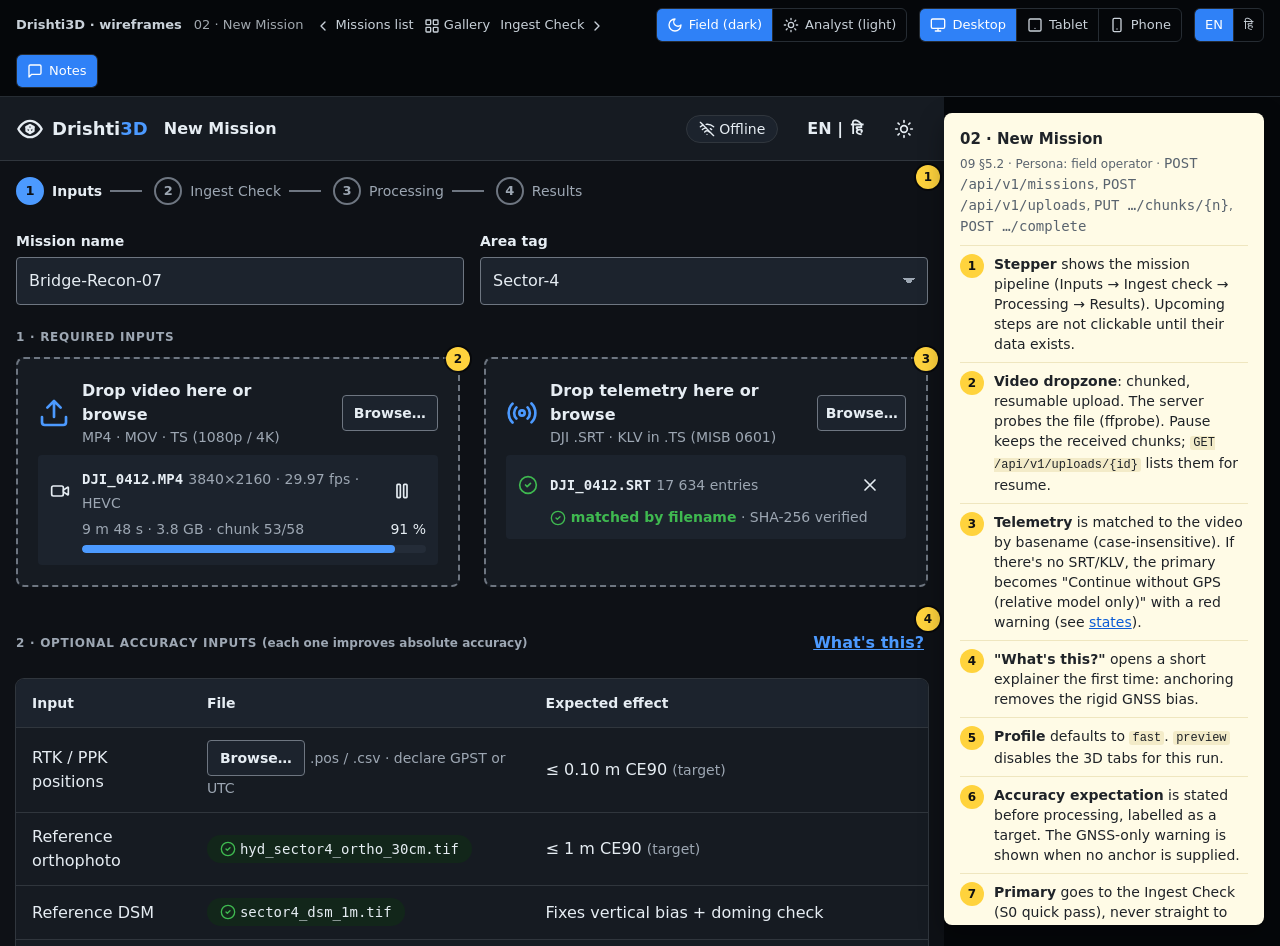
==== commit d3db2dc1: "Add clickable wireframes for Drishti3D application - Created `11-states.html` to showcase empty, err" ====
--- a/docs/wireframes/02-new-mission.html
+++ b/docs/wireframes/02-new-mission.html
@@ -97,7 +97,7 @@
       <div class="grid g-2" style="gap:var(--sp-2) var(--sp-7);margin-bottom:var(--sp-7)">
         <label class="opt"><input type="checkbox" checked><span class="opt-body">Build photoreal splat layer (S7)<small>Display only · runs after the metric product</small></span></label>
         <label class="opt"><input type="checkbox" checked><span class="opt-body">Mask vehicles and people (S2)<small>Recommended for roads and settlements</small></span></label>
-        <div class="field"><label for="crs">Output CRS</label><select id="crs" class="select"><option>Auto (UTM 43N · EPSG:32643)</option><option>WGS 84 (EPSG:4326)</option></select></div>
+        <div class="field"><label for="crs">Output CRS</label><select id="crs" class="select"><option>Auto (UTM 44N · EPSG:32644)</option><option>WGS 84 (EPSG:4326)</option></select></div>
         <div class="field"><label for="hts">Heights</label><select id="hts" class="select"><option>Orthometric (EGM2008)</option><option>Ellipsoidal (WGS 84)</option></select></div>
       </div>
 
--- a/docs/wireframes/assets/wireframe.css
+++ b/docs/wireframes/assets/wireframe.css
@@ -146,7 +146,8 @@
 html[data-viewport="tablet"] .device { width: 1024px; height: 768px; border-radius: 24px; box-shadow: 0 0 0 12px #2A2F36, 0 0 0 13px #444C56, 0 30px 60px rgba(0,0,0,.5); }
 html[data-viewport="phone"] .device { width: 390px; height: 844px; border-radius: 40px; box-shadow: 0 0 0 10px #2A2F36, 0 0 0 11px #444C56, 0 30px 60px rgba(0,0,0,.5); }
 html[data-viewport="tablet"] .device .app, html[data-viewport="phone"] .device .app { height: 100%; }
-html[data-viewport="desktop"] .app { min-height: calc(100vh - 50px); }
+html[data-viewport="desktop"] .app { height: calc(100vh - 51px); min-height: 640px; }
+[hidden] { display: none !important; }
 
 /* annotations */
 .anno-panel {
@@ -169,7 +170,7 @@
 .anno-pin {
   position: absolute; z-index: 20; width: 24px; height: 24px; border-radius: 50%; background: var(--anno); color: var(--anno-text);
   font: 700 12px/24px var(--font-sans); text-align: center; box-shadow: 0 0 0 2px rgba(0,0,0,.5); cursor: pointer; border: 0; padding: 0;
-  top: -8px; right: -8px;
+  top: -12px; right: -12px;
 }
 [data-anno] { position: relative; }
 html[data-anno="off"] .anno-pin, html[data-anno="off"] .anno-panel { display: none; }
@@ -245,7 +246,7 @@
 .btn {
   display: inline-flex; align-items: center; justify-content: center; gap: var(--sp-3);
   min-height: var(--target); min-width: 96px; padding: 0 var(--sp-6); border-radius: var(--r-sm);
-  font: 600 var(--fs-body)/1.2 inherit; font-family: inherit; text-decoration: none; cursor: pointer;
+  font-family: inherit; font-size: var(--fs-body); font-weight: 600; line-height: 1.2; text-decoration: none; cursor: pointer;
   background: var(--surface-2); color: var(--text); border: 1px solid var(--border-strong);
   transition: background var(--dur-fast) var(--ease-standard);
 }
@@ -550,7 +551,7 @@
 .c-res { stroke: var(--danger); stroke-width: 2; fill: none; }
 
 /* charts */
-.chart { width: 100%; height: auto; display: block; overflow: visible; }
+.chart { width: 100%; height: auto; max-height: 240px; display: block; overflow: visible; }
 .chart .grid line { stroke: var(--chart-grid); stroke-width: 1; }
 .chart .axis line, .chart .axis path { stroke: var(--chart-axis); stroke-width: 1; }
 .chart text { font: 12px var(--font-sans); fill: var(--text-muted); font-variant-numeric: tabular-nums; }
@@ -597,7 +598,7 @@
 .compare .half.right { clip-path: inset(0 0 0 var(--split, 50%)); }
 .compare .handle { position: absolute; top: 0; bottom: 0; left: var(--split, 50%); width: 48px; margin-left: -24px; z-index: 6; display: grid; place-items: center; cursor: ew-resize; }
 .compare .handle::before { content: ""; position: absolute; top: 0; bottom: 0; left: 23px; width: 3px; background: var(--text); box-shadow: 0 0 0 1px var(--surface); }
-.compare .handle span { position: relative; width: 44px; height: 44px; border-radius: 50%; background: var(--surface); box-shadow: var(--elev-2); display: grid; place-items: center; color: var(--text); }
+.compare .handle span { position: relative; width: 44px; height: 44px; border-radius: 50%; background: var(--surface); box-shadow: var(--elev-2); display: flex; align-items: center; justify-content: center; color: var(--text); }
 .compare .clabel { position: absolute; top: var(--sp-4); z-index: 5; background: var(--surface); box-shadow: var(--elev-2); border-radius: var(--r-md); padding: var(--sp-3) var(--sp-4); font-size: var(--fs-sm); }
 .compare .clabel.l { left: var(--sp-4); } .compare .clabel.r { right: var(--sp-4); }
 .compare[data-mode="side"] .half.left { right: 50%; } .compare[data-mode="side"] .half.right { left: 50%; clip-path: none; border-left: 3px solid var(--text); }
@@ -675,7 +676,6 @@
 }
 @container dev (max-width: 767px) {
   .topbar { height: 56px; gap: var(--sp-3); padding: 0 var(--sp-5); }
-  .brand span.wm { display: none; }
   .sys, .gnav { display: none; }
   .tb-actions .lang-btn { display: none; }
   .content { padding: var(--sp-5); }
@@ -701,3 +701,5 @@
   .hint { white-space: normal; width: calc(100% - 32px); text-align: center; border-radius: var(--r-md); }
   .state-grid { grid-template-columns: minmax(0, 1fr); }
 }
+table.t th.rh { position: static; background: transparent; border-top: 1px solid var(--border); font-size: var(--fs-body); }
+table.t tr.hl th.rh { background: var(--accent-subtle); }
